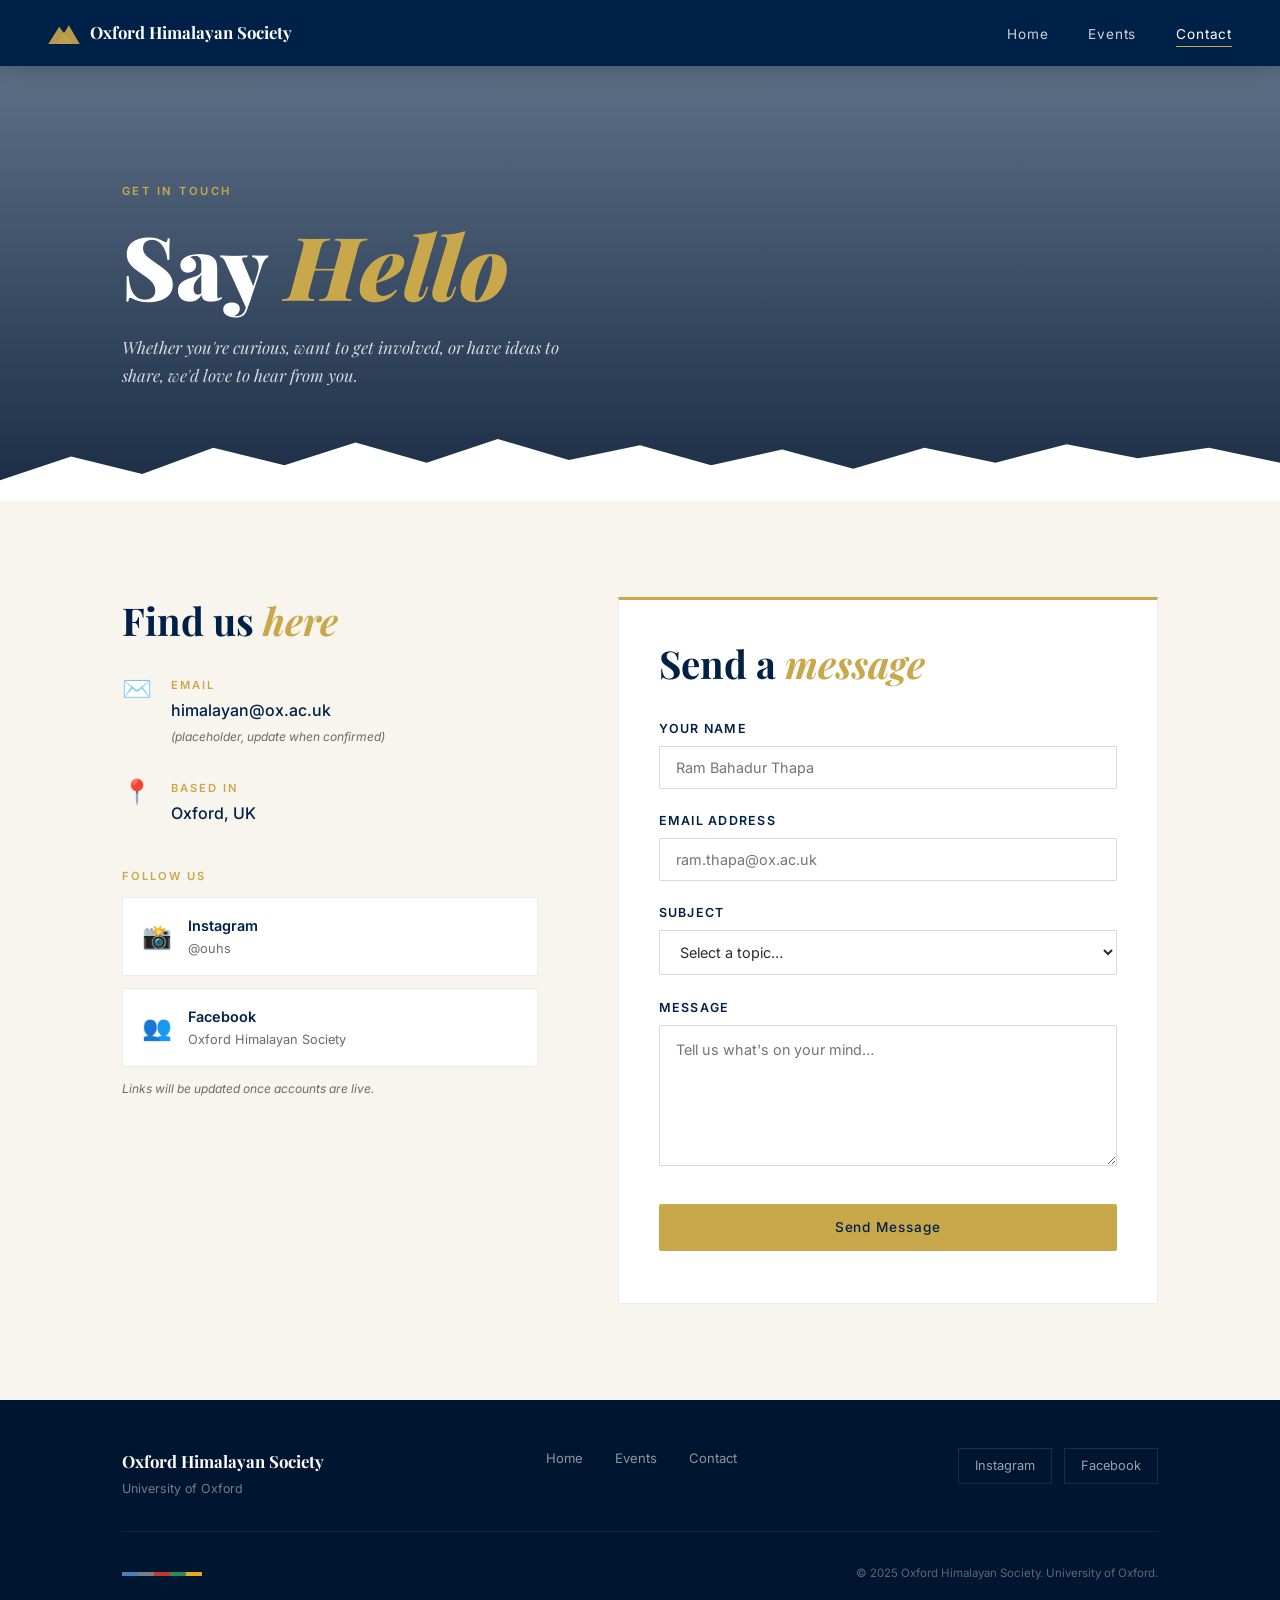
==== contact.html @ 7eab0b54 "first commit" ====
<!DOCTYPE html>
<html lang="en">
<head>
  <meta charset="UTF-8" />
  <meta name="viewport" content="width=device-width, initial-scale=1.0" />
  <title>Contact | Oxford Himalayan Society</title>
  <link rel="preconnect" href="https://fonts.googleapis.com" />
  <link rel="preconnect" href="https://fonts.gstatic.com" crossorigin />
  <link href="https://fonts.googleapis.com/css2?family=Playfair+Display:ital,wght@0,400;0,700;0,900;1,400&family=Inter:wght@300;400;500;600&display=swap" rel="stylesheet" />
  <link rel="stylesheet" href="css/style.css" />
</head>
<body>

  <!-- Navigation -->
  <nav class="navbar scrolled" id="navbar">
    <a href="index.html" class="nav-logo">
      <svg class="logo-mountain" viewBox="0 0 40 28" fill="none" xmlns="http://www.w3.org/2000/svg">
        <path d="M0 28 L14 6 L20 14 L26 4 L40 28 Z" fill="currentColor" opacity="0.9"/>
        <path d="M10 28 L20 12 L30 28 Z" fill="currentColor" opacity="0.5"/>
      </svg>
      <span>Oxford Himalayan Society</span>
    </a>
    <ul class="nav-links" id="navLinks">
      <li><a href="index.html">Home</a></li>
      <li><a href="events.html">Events</a></li>
      <li><a href="contact.html" class="active">Contact</a></li>
    </ul>
    <button class="nav-toggle" id="navToggle" aria-label="Toggle menu">
      <span></span><span></span><span></span>
    </button>
  </nav>

  <!-- Page Header -->
  <header class="page-header">
    <div class="page-header-bg contact-bg"></div>
    <div class="page-header-overlay"></div>
    <div class="container page-header-content">
      <span class="label">Get in Touch</span>
      <h1>Say <em>Hello</em></h1>
      <p>Whether you're curious, want to get involved, or have ideas to share, we'd love to hear from you.</p>
    </div>
    <div class="mountain-edge small" aria-hidden="true">
      <svg viewBox="0 0 1440 80" preserveAspectRatio="none" xmlns="http://www.w3.org/2000/svg">
        <path d="M0,80 L0,55 L80,28 L160,48 L240,18 L320,38 L400,12 L480,35 L560,8 L640,32 L720,15 L800,38 L880,20 L960,42 L1040,18 L1120,35 L1200,14 L1280,30 L1360,18 L1440,35 L1440,80 Z" fill="currentColor"/>
      </svg>
    </div>
  </header>

  <!-- Contact Section -->
  <section class="contact-section">
    <div class="container">
      <div class="contact-grid">

        <!-- Info -->
        <div class="contact-info" data-animate>
          <h2>Find us <em>here</em></h2>

          <div class="contact-item">
            <div class="ci-icon">✉️</div>
            <div>
              <p class="ci-label">Email</p>
              <a href="mailto:himalayan@ox.ac.uk" class="ci-value">himalayan@ox.ac.uk</a>
              <p class="ci-note">(placeholder, update when confirmed)</p>
            </div>
          </div>

          <div class="contact-item">
            <div class="ci-icon">📍</div>
            <div>
              <p class="ci-label">Based in</p>
              <p class="ci-value">Oxford, UK</p>
            </div>
          </div>

          <div class="contact-socials">
            <p class="ci-label">Follow Us</p>
            <div class="social-row">
              <a href="#" class="social-card">
                <span class="sc-icon">📸</span>
                <div>
                  <p class="sc-name">Instagram</p>
                  <p class="sc-handle">@ouhs</p>
                </div>
              </a>
              <a href="#" class="social-card">
                <span class="sc-icon">👥</span>
                <div>
                  <p class="sc-name">Facebook</p>
                  <p class="sc-handle">Oxford Himalayan Society</p>
                </div>
              </a>
            </div>
            <p class="ci-note">Links will be updated once accounts are live.</p>
          </div>
        </div>

        <!-- Form -->
        <div class="contact-form-wrap" data-animate>
          <h2>Send a <em>message</em></h2>
          <form class="contact-form" id="contactForm">
            <div class="form-group">
              <label for="name">Your Name</label>
              <input type="text" id="name" name="name" placeholder="Ram Bahadur Thapa" required />
            </div>
            <div class="form-group">
              <label for="email">Email Address</label>
              <input type="email" id="email" name="email" placeholder="ram.thapa@ox.ac.uk" required />
            </div>
            <div class="form-group">
              <label for="subject">Subject</label>
              <select id="subject" name="subject">
                <option value="">Select a topic…</option>
                <option value="general">General Enquiry</option>
                <option value="events">Events &amp; Programmes</option>
                <option value="membership">Membership</option>
                <option value="collaboration">Collaboration / Partnership</option>
                <option value="other">Other</option>
              </select>
            </div>
            <div class="form-group">
              <label for="message">Message</label>
              <textarea id="message" name="message" rows="5" placeholder="Tell us what's on your mind…" required></textarea>
            </div>
            <button type="submit" class="btn btn-gold form-submit">Send Message</button>
            <p class="form-note" id="formNote"></p>
          </form>
        </div>

      </div>
    </div>
  </section>

  <!-- Footer -->
  <footer>
    <div class="container">
      <div class="footer-grid">
        <div class="footer-brand">
          <p class="footer-name">Oxford Himalayan Society</p>
          <p class="footer-sub">University of Oxford</p>
        </div>
        <nav class="footer-nav">
          <a href="index.html">Home</a>
          <a href="events.html">Events</a>
          <a href="contact.html">Contact</a>
        </nav>
        <div class="footer-social">
          <a href="#" class="social-btn">Instagram</a>
          <a href="#" class="social-btn">Facebook</a>
        </div>
      </div>
      <div class="footer-bottom">
        <div class="prayer-strip" aria-hidden="true">
          <span class="ps blue"></span><span class="ps white"></span><span class="ps red"></span><span class="ps green"></span><span class="ps yellow"></span>
        </div>
        <p>© 2025 Oxford Himalayan Society. University of Oxford.</p>
      </div>
    </div>
  </footer>

  <script src="js/main.js"></script>
</body>
</html>
---- css/style.css ----
/* ============================================================
   Oxford Himalayan Society — Stylesheet
   ============================================================ */

/* ── Custom Properties ── */
:root {
  --oxford-blue:   #002147;
  --oxford-deep:   #001530;
  --gold:          #C9A84C;
  --gold-light:    #e0c070;
  --cream:         #F8F4EE;
  --cream-dark:    #ede8e0;
  --text:          #2c2c2c;
  --text-muted:    #6b6b6b;
  --white:         #ffffff;
  --red:           #B83232;

  --p-blue:        #4A7FBE;
  --p-white:       #EDE8DF;
  --p-red:         #C0392B;
  --p-green:       #2E8B57;
  --p-yellow:      #E8A820;

  --radius:        2px;
  --transition:    0.3s ease;
  --shadow:        0 8px 40px rgba(0,0,0,0.08);
  --shadow-lg:     0 16px 60px rgba(0,0,0,0.15);
}

/* ── Reset ── */
*, *::before, *::after { box-sizing: border-box; margin: 0; padding: 0; }
html { scroll-behavior: smooth; font-size: 16px; }
body {
  font-family: 'Inter', sans-serif;
  color: var(--text);
  background: var(--white);
  overflow-x: hidden;
  line-height: 1.65;
}
h1, h2, h3, h4 { font-family: 'Playfair Display', serif; line-height: 1.2; }
em { font-style: italic; color: var(--gold); }
a { text-decoration: none; color: inherit; }
img, svg { display: block; max-width: 100%; }
button { font-family: 'Inter', sans-serif; }

/* ── Layout ── */
.container { max-width: 1100px; margin: 0 auto; padding: 0 2rem; }
section { padding: 6rem 0; }

/* ── Labels ── */
.label {
  display: inline-block;
  font-size: 0.7rem;
  font-weight: 600;
  letter-spacing: 0.22em;
  text-transform: uppercase;
  color: var(--gold);
  margin-bottom: 0.75rem;
}

/* ── Buttons ── */
.btn {
  display: inline-block;
  padding: 0.85rem 2.2rem;
  font-size: 0.85rem;
  font-weight: 500;
  letter-spacing: 0.07em;
  border: 2px solid transparent;
  border-radius: var(--radius);
  cursor: pointer;
  transition: all var(--transition);
  white-space: nowrap;
}
.btn-gold {
  background: var(--gold);
  color: var(--oxford-blue);
  border-color: var(--gold);
}
.btn-gold:hover {
  background: transparent;
  color: var(--gold);
}
.btn-ghost {
  background: transparent;
  color: var(--white);
  border-color: rgba(255,255,255,0.55);
}
.btn-ghost:hover {
  border-color: var(--white);
  background: rgba(255,255,255,0.08);
}
.btn-outline-dark {
  background: transparent;
  color: var(--oxford-blue);
  border-color: var(--oxford-blue);
}
.btn-outline-dark:hover {
  background: var(--oxford-blue);
  color: var(--white);
}

/* ── Fade-in animations (CSS only, no JS dependency) ── */
@keyframes fadeUp {
  from { opacity: 0; transform: translateY(22px); }
  to   { opacity: 1; transform: translateY(0); }
}
[data-animate] {
  animation: fadeUp 0.7s ease both;
}
.activity-card:nth-child(1) { animation-delay: 0.05s; }
.activity-card:nth-child(2) { animation-delay: 0.15s; }
.activity-card:nth-child(3) { animation-delay: 0.25s; }
.activity-card:nth-child(4) { animation-delay: 0.35s; }
.event-card:nth-child(1)    { animation-delay: 0.05s; }
.event-card:nth-child(2)    { animation-delay: 0.15s; }
.event-card:nth-child(3)    { animation-delay: 0.25s; }
.event-card:nth-child(4)    { animation-delay: 0.35s; }
.event-card:nth-child(5)    { animation-delay: 0.45s; }

/* ============================================================
   NAVIGATION
   ============================================================ */
.navbar {
  position: fixed;
  top: 0; left: 0; right: 0;
  z-index: 200;
  display: flex;
  align-items: center;
  justify-content: space-between;
  padding: 1.2rem 3rem;
  background: var(--oxford-blue);
  box-shadow: 0 2px 24px rgba(0,0,0,0.25);
}

.nav-logo {
  display: flex;
  align-items: center;
  gap: 0.65rem;
  font-family: 'Playfair Display', serif;
  font-size: 1.05rem;
  font-weight: 700;
  color: var(--white);
  flex-shrink: 0;
}
.logo-mountain {
  width: 32px;
  height: auto;
  color: var(--gold);
  flex-shrink: 0;
}

.nav-links {
  display: flex;
  list-style: none;
  gap: 2.5rem;
}
.nav-links a {
  color: rgba(255,255,255,0.8);
  font-size: 0.85rem;
  font-weight: 400;
  letter-spacing: 0.06em;
  transition: color var(--transition);
  position: relative;
  padding-bottom: 2px;
}
.nav-links a::after {
  content: '';
  position: absolute;
  bottom: -3px; left: 0;
  width: 0; height: 1px;
  background: var(--gold);
  transition: width 0.3s ease;
}
.nav-links a:hover,
.nav-links a.active { color: var(--white); }
.nav-links a:hover::after,
.nav-links a.active::after { width: 100%; }

.nav-toggle {
  display: none;
  flex-direction: column;
  gap: 5px;
  background: none;
  border: none;
  cursor: pointer;
  padding: 4px;
}
.nav-toggle span {
  display: block;
  width: 22px; height: 2px;
  background: var(--white);
  border-radius: 1px;
  transition: all 0.3s;
}

/* ============================================================
   HERO
   ============================================================ */
.hero {
  position: relative;
  height: 100vh;
  min-height: 640px;
  display: flex;
  align-items: center;
  justify-content: center;
  color: var(--white);
  overflow: hidden;
}

.hero-bg {
  position: absolute;
  inset: 0;
  background-image: url('https://images.unsplash.com/photo-1506905925346-21bda4d32df4?auto=format&fit=crop&w=1920&q=80');
  background-size: cover;
  background-position: center 35%;
  will-change: transform;
}

.hero-overlay {
  position: absolute;
  inset: 0;
  background: linear-gradient(
    170deg,
    rgba(0, 33, 71, 0.35) 0%,
    rgba(0, 33, 71, 0.55) 55%,
    rgba(0, 21, 48, 0.88) 100%
  );
}

/* Prayer flag rope */
.prayer-rope {
  position: absolute;
  top: 90px;
  left: 0; right: 0;
  z-index: 5;
  overflow: hidden;
}
.rope-line {
  position: absolute;
  top: 0; left: -2%; right: -2%;
  height: 1px;
  background: rgba(255,255,255,0.25);
}
.flags-container {
  display: flex;
  justify-content: space-around;
  align-items: flex-start;
  padding: 0 5%;
}
.flag {
  width: 36px;
  height: 28px;
  position: relative;
  top: -1px;
  opacity: 0.8;
  transform-origin: top center;
  animation: sway 4s ease-in-out infinite;
}
.flag:nth-child(odd)  { animation-delay: -1.3s; }
.flag:nth-child(3n)   { animation-delay: -2.6s; }
.flag.f-blue   { background: var(--p-blue); }
.flag.f-white  { background: var(--p-white); }
.flag.f-red    { background: var(--p-red); }
.flag.f-green  { background: var(--p-green); }
.flag.f-yellow { background: var(--p-yellow); }

@keyframes sway {
  0%, 100% { transform: rotate(-3deg); }
  50%       { transform: rotate(3deg); }
}

/* Hero content */
.hero-content {
  position: relative;
  z-index: 10;
  text-align: center;
  padding: 0 2rem;
  animation: riseIn 1.2s cubic-bezier(0.22,1,0.36,1) forwards;
}
@keyframes riseIn {
  from { opacity: 0; transform: translateY(40px); }
  to   { opacity: 1; transform: translateY(0); }
}

.hero-eyebrow {
  font-size: 0.72rem;
  font-weight: 500;
  letter-spacing: 0.32em;
  text-transform: uppercase;
  opacity: 0.7;
  margin-bottom: 1.1rem;
}
.hero-title {
  font-size: clamp(4rem, 11vw, 9rem);
  font-weight: 900;
  line-height: 0.95;
  margin-bottom: 1.6rem;
  text-shadow: 0 4px 30px rgba(0,0,0,0.25);
}
.hero-title em { color: var(--gold); }

.hero-tagline {
  font-family: 'Playfair Display', serif;
  font-style: italic;
  font-size: 1.15rem;
  font-weight: 400;
  opacity: 0.85;
  letter-spacing: 0.04em;
  margin-bottom: 2.5rem;
}
.hero-cta {
  display: flex;
  gap: 1rem;
  justify-content: center;
  flex-wrap: wrap;
}

/* Mountain silhouette */
.mountain-edge {
  position: absolute;
  bottom: -1px; left: 0; right: 0;
  z-index: 10;
  color: var(--cream);
  line-height: 0;
}
.mountain-edge svg { width: 100%; height: 120px; }
.mountain-edge.small svg { height: 70px; }

/* ============================================================
   ABOUT
   ============================================================ */
.about { background: var(--cream); }

.about-grid {
  display: grid;
  grid-template-columns: 1fr 1fr;
  gap: 5rem;
  align-items: center;
}

.about-text h2 {
  font-size: clamp(2rem, 4vw, 2.8rem);
  color: var(--oxford-blue);
  margin-bottom: 1.5rem;
}
.about-text blockquote {
  font-size: 1rem;
  line-height: 1.85;
  color: var(--text);
  border-left: 3px solid var(--gold);
  padding-left: 1.4rem;
  margin-bottom: 1.25rem;
  font-style: italic;
}
.about-body {
  font-size: 0.92rem;
  line-height: 1.8;
  color: var(--text-muted);
  margin-bottom: 1rem;
}
.region-tags {
  display: flex;
  flex-wrap: wrap;
  gap: 0.5rem;
}
.region-tags span {
  display: inline-block;
  padding: 0.3rem 1rem;
  background: var(--oxford-blue);
  color: var(--white);
  font-size: 0.75rem;
  font-weight: 500;
  letter-spacing: 0.1em;
  border-radius: 1px;
}

/* Mandala decoration */
.about-visual {
  position: relative;
  display: flex;
  align-items: center;
  justify-content: center;
  min-height: 320px;
}
.mandala { position: relative; display: flex; align-items: center; justify-content: center; }
.mandala-ring {
  position: absolute;
  border-radius: 50%;
  border: 1px solid rgba(201,168,76,0.25);
  animation: spin-slow linear infinite;
}
.mandala-ring.r1 { width: 280px; height: 280px; animation-duration: 60s; }
.mandala-ring.r2 { width: 210px; height: 210px; animation-duration: 45s; animation-direction: reverse; border-style: dashed; }
.mandala-ring.r3 { width: 145px; height: 145px; animation-duration: 30s; }
@keyframes spin-slow { to { transform: rotate(360deg); } }
.mandala-center {
  position: relative;
  z-index: 2;
  width: 80px; height: 80px;
  border-radius: 50%;
  background: var(--oxford-blue);
  display: flex;
  align-items: center;
  justify-content: center;
}
.mandala-symbol {
  font-size: 2rem;
  color: var(--gold);
  line-height: 1;
}


/* ============================================================
   ACTIVITIES
   ============================================================ */
.activities { background: var(--white); }

.section-head { margin-bottom: 3.5rem; }
.section-head h2 {
  font-size: clamp(1.9rem, 4vw, 2.8rem);
  color: var(--oxford-blue);
  max-width: 480px;
}

.activity-grid {
  display: grid;
  grid-template-columns: repeat(auto-fit, minmax(230px, 1fr));
  gap: 1.75rem;
}

.activity-card {
  background: var(--white);
  border: 1px solid rgba(0,0,0,0.07);
  padding: 2.2rem 1.8rem;
  position: relative;
  transition: transform var(--transition), box-shadow var(--transition);
  overflow: hidden;
}
.card-accent {
  position: absolute;
  top: 0; left: 0; right: 0;
  height: 3px;
  background: var(--gold);
}
.activity-card:hover {
  transform: translateY(-5px);
  box-shadow: var(--shadow);
}
.card-icon { font-size: 2.2rem; margin-bottom: 1.1rem; }
.activity-card h3 {
  font-size: 1.15rem;
  color: var(--oxford-blue);
  margin-bottom: 0.65rem;
}
.activity-card p { font-size: 0.88rem; color: var(--text-muted); line-height: 1.7; }

/* ============================================================
   EVENTS TEASER
   ============================================================ */
.events-teaser {
  background: var(--oxford-blue);
  color: var(--white);
}
.events-teaser .label { color: var(--gold); }

.teaser-inner {
  display: grid;
  grid-template-columns: 1fr 2fr;
  gap: 4rem;
  align-items: center;
}
.teaser-text h2 {
  font-size: clamp(2rem, 4vw, 2.8rem);
  color: var(--white);
  margin-bottom: 2rem;
}

.teaser-card {
  display: flex;
  gap: 2rem;
  align-items: flex-start;
  background: rgba(255,255,255,0.05);
  border: 1px solid rgba(255,255,255,0.1);
  border-left: 4px solid var(--gold);
  padding: 2rem 2.2rem;
}
.event-date { text-align: center; min-width: 60px; }
.event-date .month {
  display: block;
  font-size: 0.7rem;
  font-weight: 600;
  letter-spacing: 0.18em;
  text-transform: uppercase;
  color: var(--gold);
}
.event-date .day {
  display: block;
  font-family: 'Playfair Display', serif;
  font-size: 3rem;
  font-weight: 900;
  line-height: 1;
  color: var(--white);
}
.event-body { flex: 1; }
.event-tag {
  display: inline-block;
  font-size: 0.68rem;
  font-weight: 600;
  letter-spacing: 0.14em;
  text-transform: uppercase;
  padding: 0.2rem 0.65rem;
  border-radius: 1px;
  margin-bottom: 0.65rem;
  background: rgba(201,168,76,0.15);
  color: var(--gold);
  border: 1px solid rgba(201,168,76,0.3);
}
.event-body h3 { font-size: 1.3rem; margin-bottom: 0.5rem; }
.event-body p  { font-size: 0.88rem; opacity: 0.75; margin-bottom: 0.6rem; line-height: 1.6; }
.event-location { font-size: 0.78rem; opacity: 0.55; }

/* ============================================================
   PAGE HEADER (Events / Contact)
   ============================================================ */
.page-header {
  position: relative;
  padding: 11rem 0 7rem;
  color: var(--white);
  overflow: hidden;
}
.page-header-bg {
  position: absolute;
  inset: 0;
  background-image: url('https://images.unsplash.com/photo-1464822759023-fed622ff2c3b?auto=format&fit=crop&w=1920&q=80');
  background-size: cover;
  background-position: center 40%;
}
.page-header-bg.contact-bg {
  background-image: url('https://images.unsplash.com/photo-1544735716-392fe2489ffa?auto=format&fit=crop&w=1920&q=80');
  background-position: center 60%;
}
.page-header-overlay {
  position: absolute;
  inset: 0;
  background: linear-gradient(to bottom, rgba(0,33,71,0.6), rgba(0,21,48,0.9));
}
.page-header-content {
  position: relative;
  z-index: 10;
}
.page-header-content h1 {
  font-size: clamp(3rem, 7vw, 5.5rem);
  font-weight: 900;
  margin-bottom: 1rem;
}
.page-header-content p {
  font-size: 1.05rem;
  opacity: 0.8;
  max-width: 480px;
  font-family: 'Playfair Display', serif;
  font-style: italic;
}
.mountain-edge.small { color: var(--white); }

/* ============================================================
   EVENTS LIST PAGE
   ============================================================ */
.events-list { background: var(--white); }

.filter-tabs {
  display: flex;
  gap: 0.5rem;
  flex-wrap: wrap;
  margin-bottom: 3rem;
}
.filter-btn {
  padding: 0.5rem 1.3rem;
  font-size: 0.8rem;
  font-weight: 500;
  letter-spacing: 0.06em;
  background: transparent;
  border: 1px solid rgba(0,0,0,0.15);
  border-radius: 1px;
  cursor: pointer;
  color: var(--text-muted);
  transition: all var(--transition);
}
.filter-btn:hover,
.filter-btn.active {
  background: var(--oxford-blue);
  color: var(--white);
  border-color: var(--oxford-blue);
}

.events-grid { display: flex; flex-direction: column; gap: 1.5rem; }

.event-card {
  display: flex;
  gap: 2.5rem;
  align-items: flex-start;
  padding: 2rem 2.5rem;
  border: 1px solid rgba(0,0,0,0.08);
  border-left: 4px solid var(--gold);
  transition: box-shadow var(--transition), transform var(--transition);
}
.event-card:hover {
  box-shadow: var(--shadow);
  transform: translateX(3px);
}
.ec-date { text-align: center; min-width: 58px; }
.ec-month {
  display: block;
  font-size: 0.68rem;
  font-weight: 600;
  letter-spacing: 0.2em;
  text-transform: uppercase;
  color: var(--gold);
}
.ec-day {
  display: block;
  font-family: 'Playfair Display', serif;
  font-size: 2.6rem;
  font-weight: 900;
  color: var(--oxford-blue);
  line-height: 1;
}
.ec-body { flex: 1; }
.ec-body h2 { font-size: 1.35rem; color: var(--oxford-blue); margin-bottom: 0.5rem; }
.ec-body p  { font-size: 0.9rem; color: var(--text-muted); margin-bottom: 1rem; line-height: 1.7; }
.ec-meta {
  display: flex;
  gap: 1.5rem;
  flex-wrap: wrap;
  font-size: 0.78rem;
  color: var(--text-muted);
  opacity: 0.75;
}

/* event tag colours */
.event-tag.food        { background: rgba(201,168,76,0.12); color: #9a7830; border-color: rgba(201,168,76,0.3); }
.event-tag.lecture     { background: rgba(0,33,71,0.08); color: var(--oxford-blue); border-color: rgba(0,33,71,0.2); }
.event-tag.language    { background: rgba(46,139,87,0.1); color: #1e6b3a; border-color: rgba(46,139,87,0.25); }
.event-tag.celebration { background: rgba(184,50,50,0.09); color: var(--red); border-color: rgba(184,50,50,0.25); }

.events-note {
  margin-top: 3rem;
  text-align: center;
  font-size: 0.88rem;
  color: var(--text-muted);
  font-style: italic;
}

/* ============================================================
   CONTACT PAGE
   ============================================================ */
.contact-section { background: var(--cream); }

.contact-grid {
  display: grid;
  grid-template-columns: 1fr 1.3fr;
  gap: 5rem;
  align-items: start;
}

.contact-info h2,
.contact-form-wrap h2 {
  font-size: clamp(1.8rem, 3.5vw, 2.4rem);
  color: var(--oxford-blue);
  margin-bottom: 2rem;
}

.contact-item {
  display: flex;
  gap: 1.2rem;
  align-items: flex-start;
  margin-bottom: 2rem;
}
.ci-icon { font-size: 1.5rem; line-height: 1; margin-top: 0.1rem; }
.ci-label {
  font-size: 0.7rem;
  font-weight: 600;
  letter-spacing: 0.18em;
  text-transform: uppercase;
  color: var(--gold);
  margin-bottom: 0.2rem;
}
.ci-value {
  font-size: 1rem;
  color: var(--oxford-blue);
  font-weight: 500;
}
a.ci-value:hover { text-decoration: underline; }
.ci-note { font-size: 0.75rem; color: var(--text-muted); margin-top: 0.2rem; font-style: italic; }

.contact-socials { margin-top: 2.5rem; }
.social-row { display: flex; flex-direction: column; gap: 0.75rem; margin: 0.75rem 0; }
.social-card {
  display: flex;
  align-items: center;
  gap: 1rem;
  padding: 1rem 1.2rem;
  background: var(--white);
  border: 1px solid rgba(0,0,0,0.08);
  transition: all var(--transition);
}
.social-card:hover {
  border-color: var(--gold);
  box-shadow: var(--shadow);
}
.sc-icon { font-size: 1.5rem; }
.sc-name  { font-size: 0.9rem; font-weight: 600; color: var(--oxford-blue); }
.sc-handle { font-size: 0.8rem; color: var(--text-muted); }

/* Contact Form */
.contact-form-wrap {
  background: var(--white);
  padding: 2.5rem;
  border: 1px solid rgba(0,0,0,0.07);
  border-top: 3px solid var(--gold);
}

.form-group { margin-bottom: 1.4rem; }
.form-group label {
  display: block;
  font-size: 0.78rem;
  font-weight: 600;
  letter-spacing: 0.1em;
  text-transform: uppercase;
  color: var(--oxford-blue);
  margin-bottom: 0.4rem;
}
.form-group input,
.form-group select,
.form-group textarea {
  width: 100%;
  padding: 0.75rem 1rem;
  border: 1px solid rgba(0,0,0,0.15);
  border-radius: var(--radius);
  font-family: 'Inter', sans-serif;
  font-size: 0.9rem;
  color: var(--text);
  background: var(--white);
  transition: border-color var(--transition), box-shadow var(--transition);
  outline: none;
}
.form-group input:focus,
.form-group select:focus,
.form-group textarea:focus {
  border-color: var(--gold);
  box-shadow: 0 0 0 3px rgba(201,168,76,0.12);
}
.form-group textarea { resize: vertical; line-height: 1.6; }
.form-submit { width: 100%; text-align: center; margin-top: 0.5rem; }
.form-note { font-size: 0.82rem; color: var(--p-green); margin-top: 0.75rem; text-align: center; }

/* ============================================================
   FOOTER
   ============================================================ */
footer {
  background: var(--oxford-deep);
  color: var(--white);
  padding: 3rem 0 2rem;
}

.footer-grid {
  display: flex;
  justify-content: space-between;
  align-items: flex-start;
  gap: 2rem;
  flex-wrap: wrap;
  margin-bottom: 2rem;
  padding-bottom: 2rem;
  border-bottom: 1px solid rgba(255,255,255,0.07);
}
.footer-name {
  font-family: 'Playfair Display', serif;
  font-size: 1.05rem;
  font-weight: 700;
  margin-bottom: 0.2rem;
}
.footer-sub { font-size: 0.78rem; opacity: 0.45; }
.footer-nav { display: flex; gap: 2rem; align-items: center; }
.footer-nav a { font-size: 0.82rem; opacity: 0.55; transition: opacity var(--transition); }
.footer-nav a:hover { opacity: 1; }
.footer-social { display: flex; gap: 0.75rem; }
.social-btn {
  font-size: 0.8rem;
  padding: 0.4rem 1rem;
  border: 1px solid rgba(255,255,255,0.18);
  opacity: 0.6;
  transition: all var(--transition);
}
.social-btn:hover { opacity: 1; border-color: var(--gold); color: var(--gold); }

.footer-bottom {
  display: flex;
  align-items: center;
  justify-content: space-between;
  flex-wrap: wrap;
  gap: 1rem;
}
.footer-bottom p { font-size: 0.72rem; opacity: 0.35; }

/* Prayer strip */
.prayer-strip { display: flex; gap: 0; height: 4px; width: 80px; }
.ps { flex: 1; display: block; }
.ps.blue   { background: var(--p-blue); }
.ps.white  { background: rgba(237,232,223,0.5); }
.ps.red    { background: var(--p-red); }
.ps.green  { background: var(--p-green); }
.ps.yellow { background: var(--p-yellow); }

/* ============================================================
   RESPONSIVE
   ============================================================ */
@media (max-width: 900px) {
  .about-grid,
  .teaser-inner,
  .contact-grid { grid-template-columns: 1fr; gap: 3rem; }
  .about-visual { min-height: 240px; }
  .teaser-inner [data-animate] > * { justify-self: start; }
}

@media (max-width: 720px) {
  .navbar { padding: 1.25rem 1.5rem; }
  .navbar.scrolled { padding: 0.9rem 1.5rem; }

  .nav-links {
    display: none;
    position: absolute;
    top: 100%; left: 0; right: 0;
    background: var(--oxford-blue);
    flex-direction: column;
    gap: 0;
    padding: 0.75rem 0;
  }
  .nav-links.open { display: flex; }
  .nav-links li a { display: block; padding: 0.75rem 2rem; }
  .nav-toggle { display: flex; }

  .hero-title { font-size: clamp(3.5rem, 14vw, 6rem); }

  .event-card { flex-direction: column; gap: 1rem; padding: 1.5rem; }
  .ec-date { display: flex; gap: 0.5rem; align-items: baseline; }
  .ec-day { font-size: 1.8rem; }

  .contact-form-wrap { padding: 1.5rem; }

  .footer-grid { flex-direction: column; gap: 1.5rem; }
  .footer-bottom { flex-direction: column; align-items: flex-start; }
}

@media (max-width: 480px) {
  section { padding: 4rem 0; }
  .activity-grid { grid-template-columns: 1fr; }
  .prayer-rope { display: none; }
}
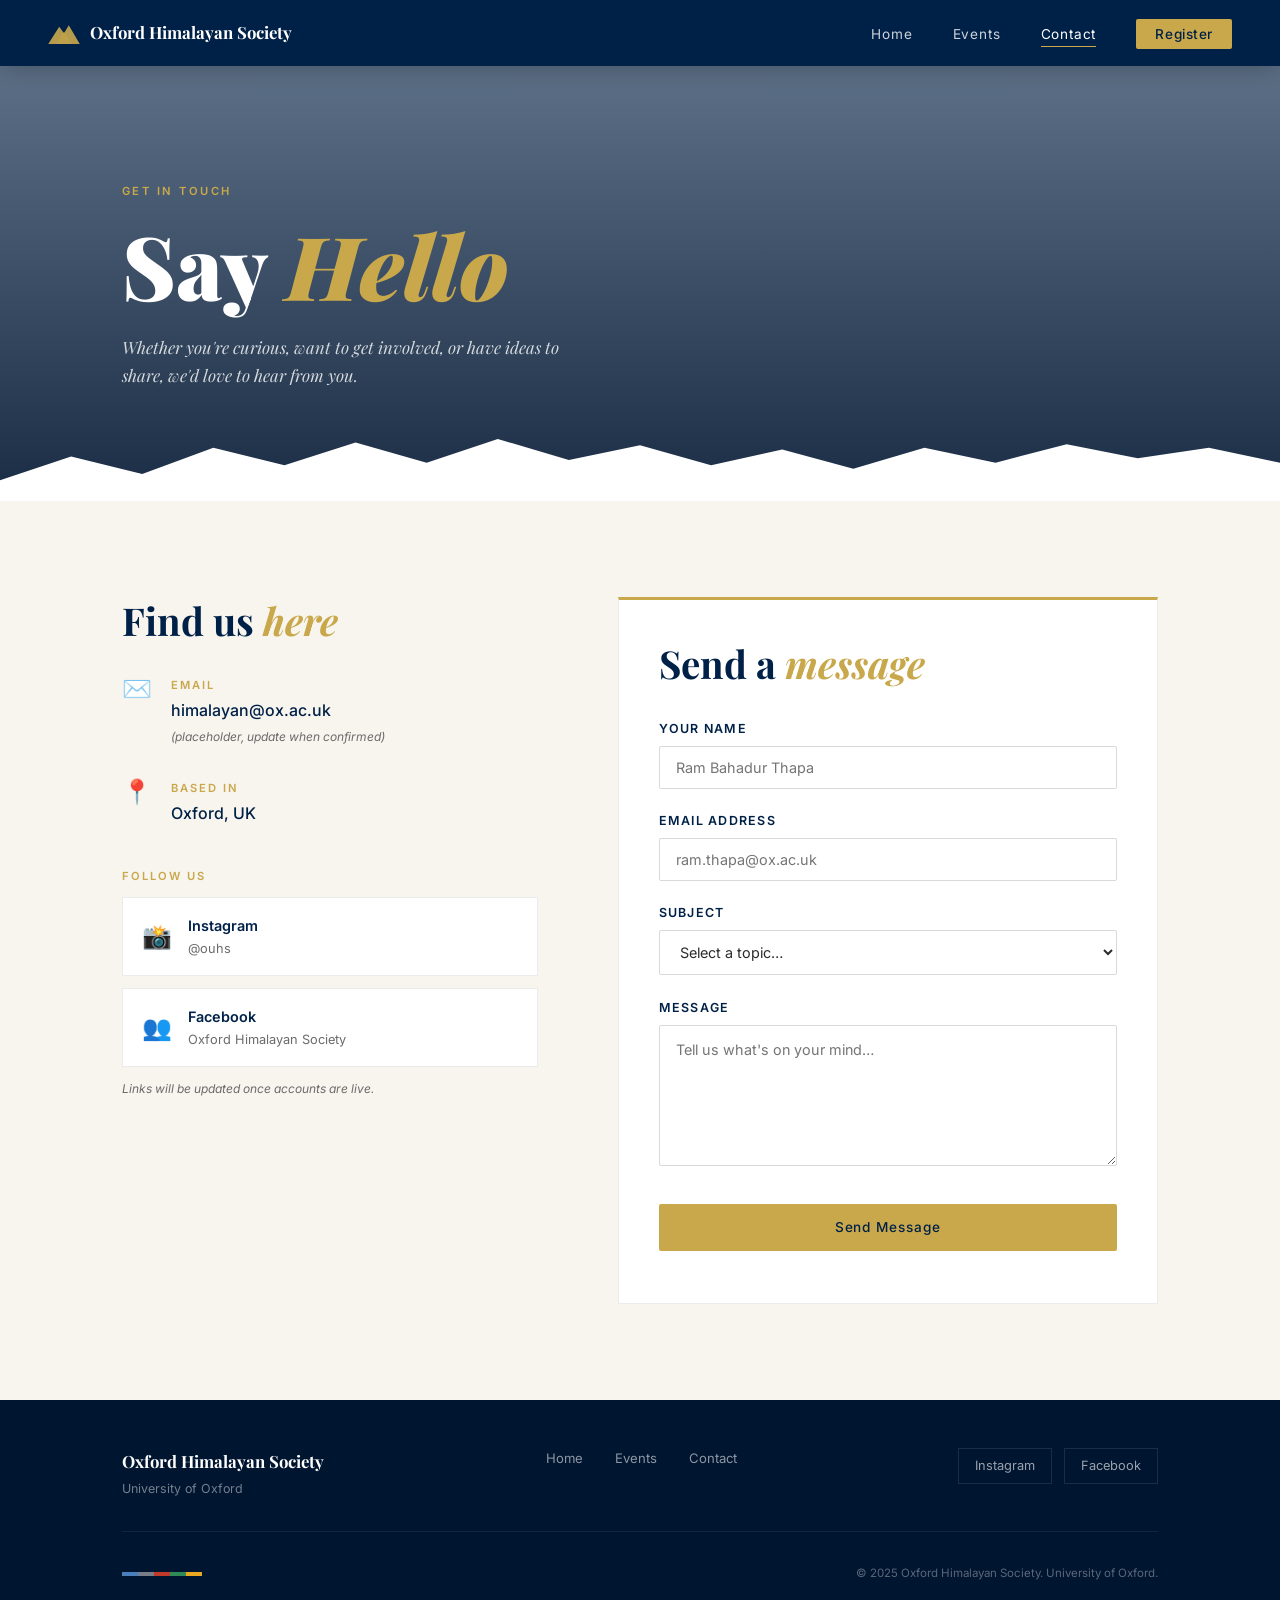
==== commit 1f03badf: "register" ====
--- a/contact.html
+++ b/contact.html
@@ -7,6 +7,7 @@
   <link rel="preconnect" href="https://fonts.googleapis.com" />
   <link rel="preconnect" href="https://fonts.gstatic.com" crossorigin />
   <link href="https://fonts.googleapis.com/css2?family=Playfair+Display:ital,wght@0,400;0,700;0,900;1,400&family=Inter:wght@300;400;500;600&display=swap" rel="stylesheet" />
+  <link rel="icon" type="image/svg+xml" href="favicon.svg" />
   <link rel="stylesheet" href="css/style.css" />
 </head>
 <body>
@@ -24,6 +25,7 @@
       <li><a href="index.html">Home</a></li>
       <li><a href="events.html">Events</a></li>
       <li><a href="contact.html" class="active">Contact</a></li>
+      <li><a href="https://forms.office.com/pages/responsepage.aspx?id=G96VzPWXk0-0uv5ouFLPkbThJP8VWiFGutqd9GzmrXRUQklOUDNMNTVOVUVBR1A0MFYySkZDRlcwTS4u&route=shorturl" class="nav-register" target="_blank" rel="noopener">Register</a></li>
     </ul>
     <button class="nav-toggle" id="navToggle" aria-label="Toggle menu">
       <span></span><span></span><span></span>
--- a/css/style.css
+++ b/css/style.css
@@ -151,6 +151,7 @@
 
 .nav-links {
   display: flex;
+  align-items: center;
   list-style: none;
   gap: 2.5rem;
 }
@@ -175,6 +176,23 @@
 .nav-links a.active { color: var(--white); }
 .nav-links a:hover::after,
 .nav-links a.active::after { width: 100%; }
+
+.nav-links a.nav-register {
+  background: var(--gold);
+  color: var(--oxford-blue);
+  padding: 0.45rem 1.2rem;
+  border-radius: var(--radius);
+  font-weight: 500;
+  letter-spacing: 0.04em;
+  transition: all var(--transition);
+  line-height: 1.4;
+  position: static;
+}
+.nav-links a.nav-register::after { display: none; }
+.nav-links a.nav-register:hover {
+  background: var(--gold-light);
+  color: var(--oxford-blue);
+}
 
 .nav-toggle {
   display: none;
@@ -836,6 +854,7 @@
   }
   .nav-links.open { display: flex; }
   .nav-links li a { display: block; padding: 0.75rem 2rem; }
+  .nav-links .nav-register { display: inline-block; margin: 0.5rem 2rem 0.75rem; }
   .nav-toggle { display: flex; }
 
   .hero-title { font-size: clamp(3.5rem, 14vw, 6rem); }
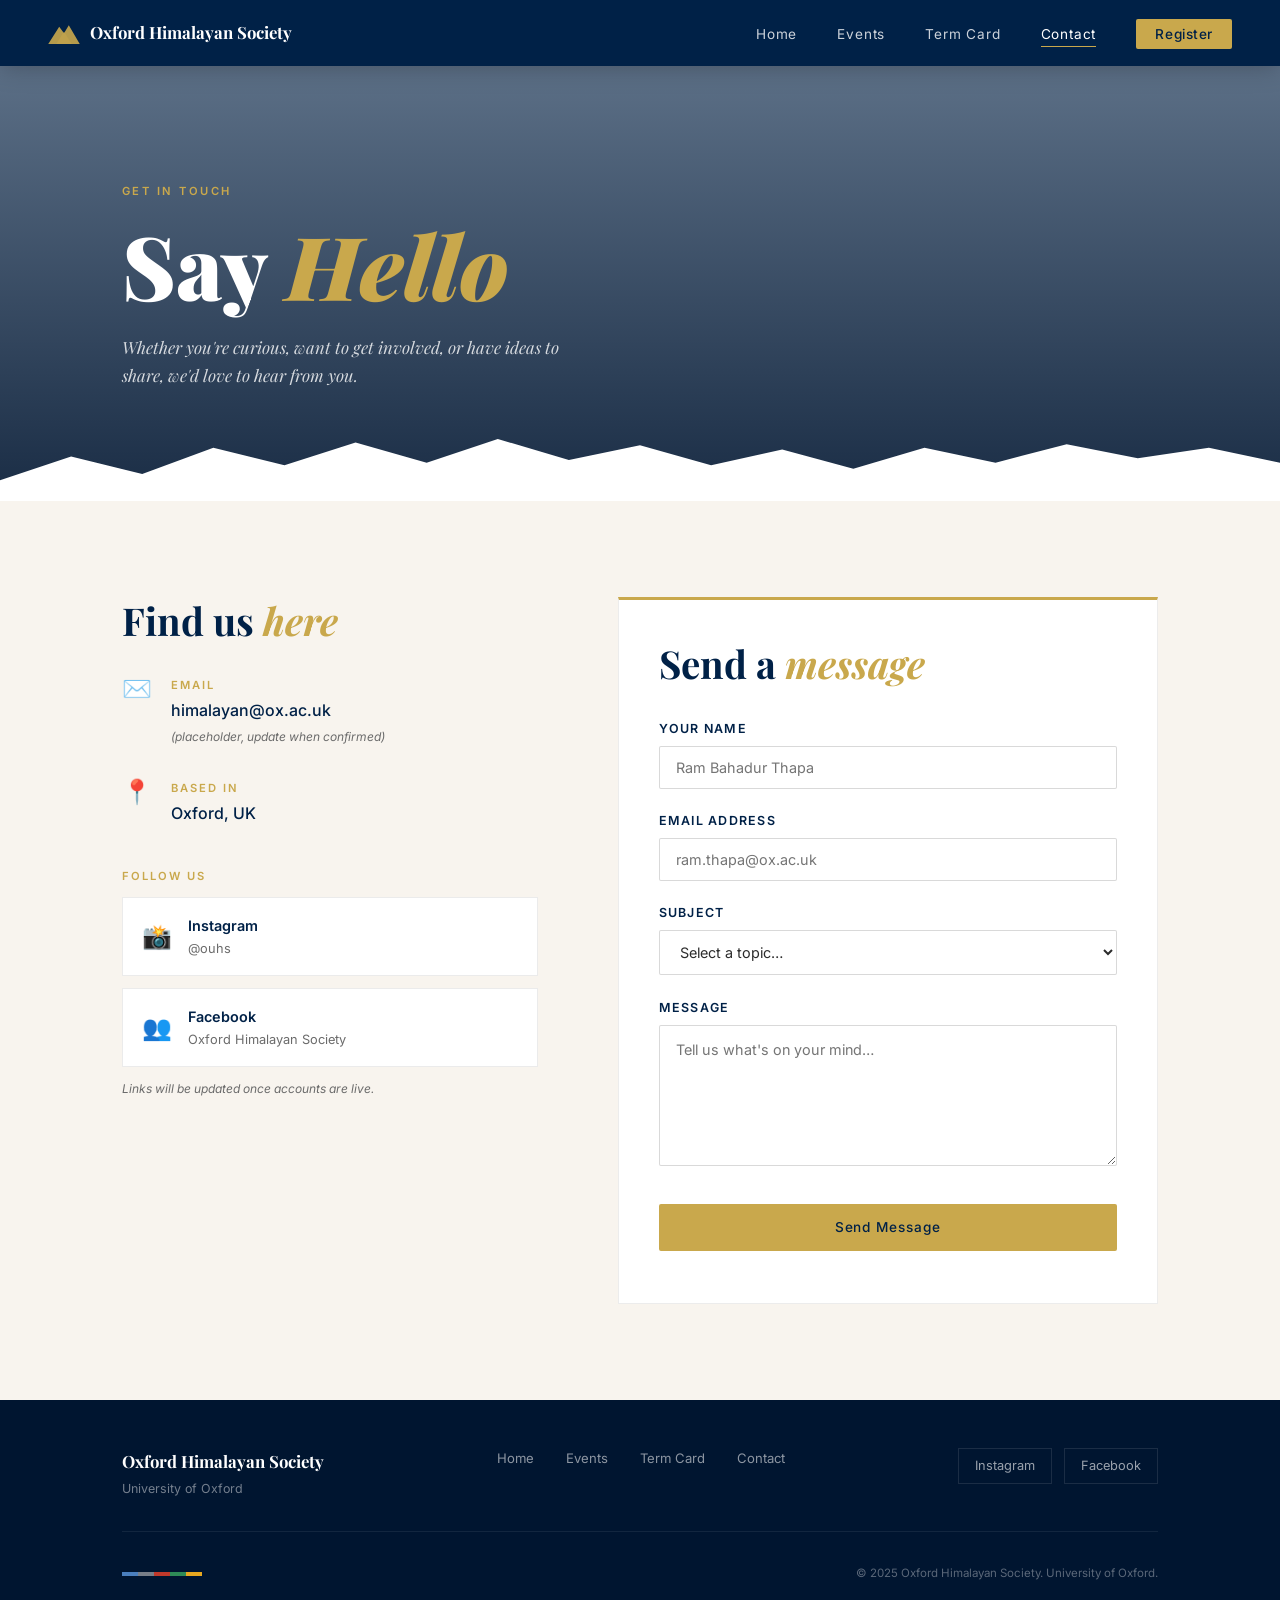
==== commit 181f2ec8: "Add term card page with embedded PDF viewer - New termcard.html page with iframe PDF embed, download" ====
--- a/contact.html
+++ b/contact.html
@@ -24,6 +24,7 @@
     <ul class="nav-links" id="navLinks">
       <li><a href="index.html">Home</a></li>
       <li><a href="events.html">Events</a></li>
+      <li><a href="termcard.html">Term Card</a></li>
       <li><a href="contact.html" class="active">Contact</a></li>
       <li><a href="https://forms.office.com/pages/responsepage.aspx?id=G96VzPWXk0-0uv5ouFLPkbThJP8VWiFGutqd9GzmrXRUQklOUDNMNTVOVUVBR1A0MFYySkZDRlcwTS4u&route=shorturl" class="nav-register" target="_blank" rel="noopener">Register</a></li>
     </ul>
@@ -143,6 +144,7 @@
         <nav class="footer-nav">
           <a href="index.html">Home</a>
           <a href="events.html">Events</a>
+          <a href="termcard.html">Term Card</a>
           <a href="contact.html">Contact</a>
         </nav>
         <div class="footer-social">
--- a/css/style.css
+++ b/css/style.css
@@ -1,5 +1,5 @@
 /* ============================================================
-   Oxford Himalayan Society — Stylesheet
+   Oxford Himalayan Society - Stylesheet
    ============================================================ */
 
 /* ── Custom Properties ── */
@@ -642,6 +642,16 @@
   color: var(--oxford-blue);
   line-height: 1;
 }
+.ec-week {
+  display: block;
+  font-size: 0.6rem;
+  font-weight: 600;
+  letter-spacing: 0.15em;
+  text-transform: uppercase;
+  color: var(--oxford-blue);
+  opacity: 0.4;
+  margin-top: 0.35rem;
+}
 .ec-body { flex: 1; }
 .ec-body h2 { font-size: 1.35rem; color: var(--oxford-blue); margin-bottom: 0.5rem; }
 .ec-body p  { font-size: 0.9rem; color: var(--text-muted); margin-bottom: 1rem; line-height: 1.7; }
@@ -655,10 +665,11 @@
 }
 
 /* event tag colours */
-.event-tag.food        { background: rgba(201,168,76,0.12); color: #9a7830; border-color: rgba(201,168,76,0.3); }
-.event-tag.lecture     { background: rgba(0,33,71,0.08); color: var(--oxford-blue); border-color: rgba(0,33,71,0.2); }
-.event-tag.language    { background: rgba(46,139,87,0.1); color: #1e6b3a; border-color: rgba(46,139,87,0.25); }
-.event-tag.celebration { background: rgba(184,50,50,0.09); color: var(--red); border-color: rgba(184,50,50,0.25); }
+.event-tag.talk     { background: rgba(0,33,71,0.08);    color: var(--oxford-blue); border-color: rgba(0,33,71,0.2); }
+.event-tag.film     { background: rgba(80,50,110,0.09);  color: #4a2d72;            border-color: rgba(80,50,110,0.22); }
+.event-tag.food     { background: rgba(201,168,76,0.12); color: #9a7830;            border-color: rgba(201,168,76,0.3); }
+.event-tag.social   { background: rgba(184,50,50,0.09);  color: var(--red);         border-color: rgba(184,50,50,0.25); }
+.event-tag.language { background: rgba(46,139,87,0.1);   color: #1e6b3a;            border-color: rgba(46,139,87,0.25); }
 
 .events-note {
   margin-top: 3rem;
@@ -862,6 +873,7 @@
   .event-card { flex-direction: column; gap: 1rem; padding: 1.5rem; }
   .ec-date { display: flex; gap: 0.5rem; align-items: baseline; }
   .ec-day { font-size: 1.8rem; }
+  .ec-week { margin-top: 0; }
 
   .contact-form-wrap { padding: 1.5rem; }
 
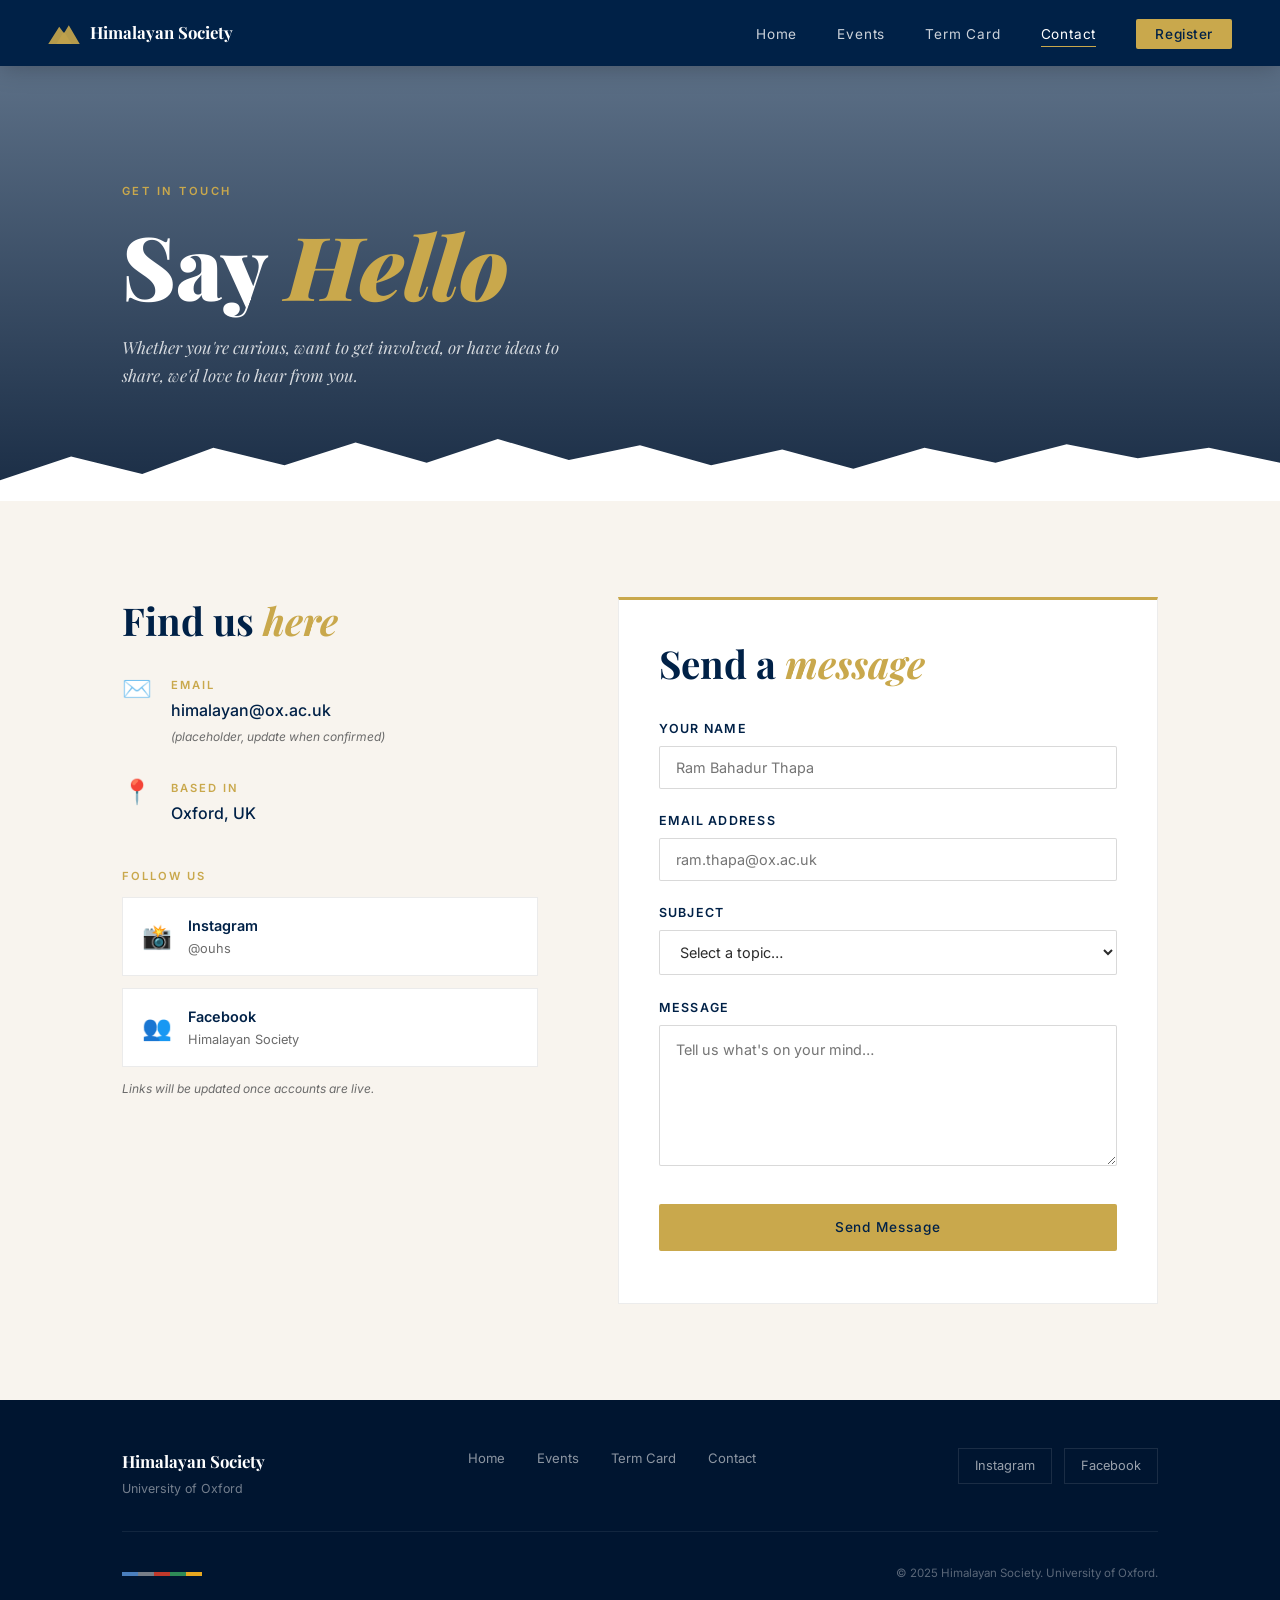
==== commit 1f4ab926: "Remove 'Oxford' from society name throughout site Co-Authored-By: Claude Sonnet 4.6 <noreply@anthrop" ====
--- a/contact.html
+++ b/contact.html
@@ -3,7 +3,7 @@
 <head>
   <meta charset="UTF-8" />
   <meta name="viewport" content="width=device-width, initial-scale=1.0" />
-  <title>Contact | Oxford Himalayan Society</title>
+  <title>Contact | Himalayan Society</title>
   <link rel="preconnect" href="https://fonts.googleapis.com" />
   <link rel="preconnect" href="https://fonts.gstatic.com" crossorigin />
   <link href="https://fonts.googleapis.com/css2?family=Playfair+Display:ital,wght@0,400;0,700;0,900;1,400&family=Inter:wght@300;400;500;600&display=swap" rel="stylesheet" />
@@ -19,7 +19,7 @@
         <path d="M0 28 L14 6 L20 14 L26 4 L40 28 Z" fill="currentColor" opacity="0.9"/>
         <path d="M10 28 L20 12 L30 28 Z" fill="currentColor" opacity="0.5"/>
       </svg>
-      <span>Oxford Himalayan Society</span>
+      <span>Himalayan Society</span>
     </a>
     <ul class="nav-links" id="navLinks">
       <li><a href="index.html">Home</a></li>
@@ -89,7 +89,7 @@
                 <span class="sc-icon">👥</span>
                 <div>
                   <p class="sc-name">Facebook</p>
-                  <p class="sc-handle">Oxford Himalayan Society</p>
+                  <p class="sc-handle">Himalayan Society</p>
                 </div>
               </a>
             </div>
@@ -138,7 +138,7 @@
     <div class="container">
       <div class="footer-grid">
         <div class="footer-brand">
-          <p class="footer-name">Oxford Himalayan Society</p>
+          <p class="footer-name">Himalayan Society</p>
           <p class="footer-sub">University of Oxford</p>
         </div>
         <nav class="footer-nav">
@@ -156,7 +156,7 @@
         <div class="prayer-strip" aria-hidden="true">
           <span class="ps blue"></span><span class="ps white"></span><span class="ps red"></span><span class="ps green"></span><span class="ps yellow"></span>
         </div>
-        <p>© 2025 Oxford Himalayan Society. University of Oxford.</p>
+        <p>© 2025 Himalayan Society. University of Oxford.</p>
       </div>
     </div>
   </footer>
--- a/css/style.css
+++ b/css/style.css
@@ -1,5 +1,5 @@
 /* ============================================================
-   Oxford Himalayan Society - Stylesheet
+   Himalayan Society - Stylesheet
    ============================================================ */
 
 /* ── Custom Properties ── */
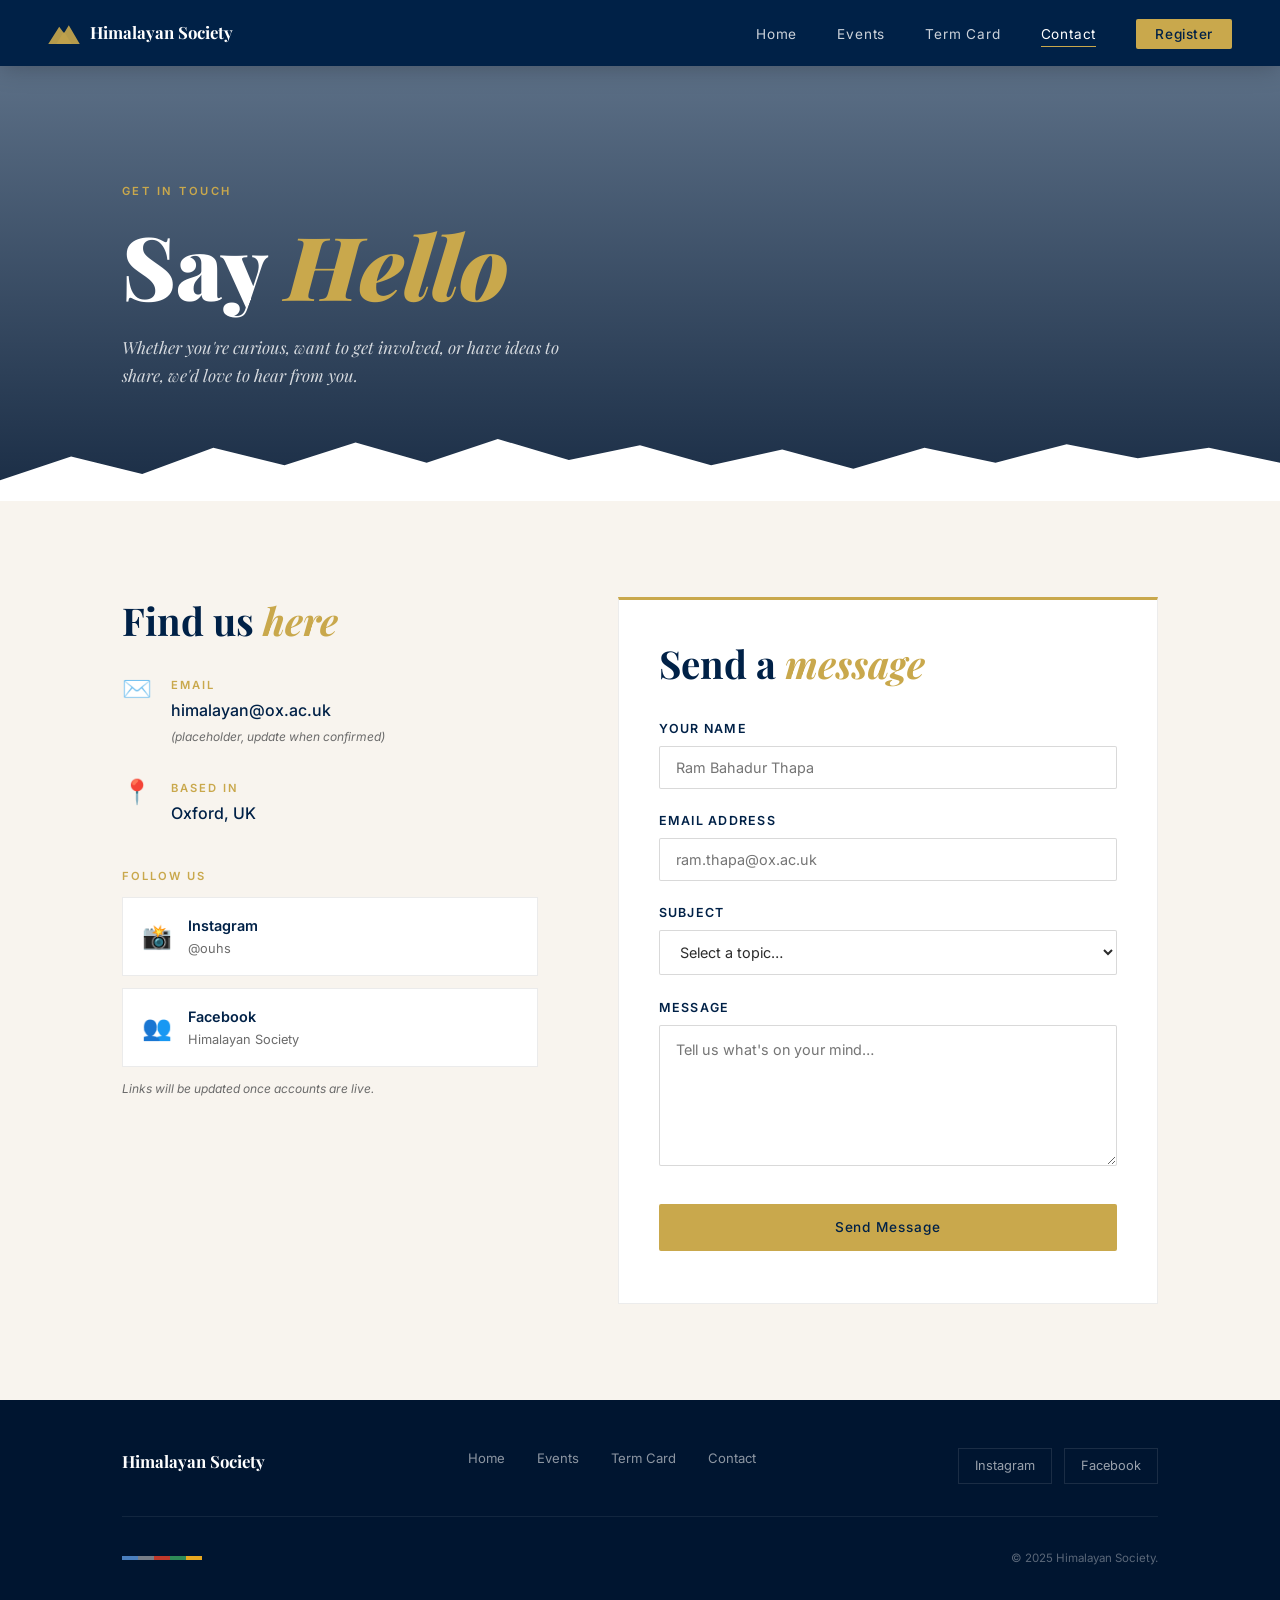
==== commit 3a423c2b: "remove oxford" ====
--- a/contact.html
+++ b/contact.html
@@ -139,7 +139,7 @@
       <div class="footer-grid">
         <div class="footer-brand">
           <p class="footer-name">Himalayan Society</p>
-          <p class="footer-sub">University of Oxford</p>
+          <!-- <p class="footer-sub">University of Oxford</p> -->
         </div>
         <nav class="footer-nav">
           <a href="index.html">Home</a>
@@ -156,7 +156,7 @@
         <div class="prayer-strip" aria-hidden="true">
           <span class="ps blue"></span><span class="ps white"></span><span class="ps red"></span><span class="ps green"></span><span class="ps yellow"></span>
         </div>
-        <p>© 2025 Himalayan Society. University of Oxford.</p>
+        <p>© 2025 Himalayan Society.</p>
       </div>
     </div>
   </footer>
